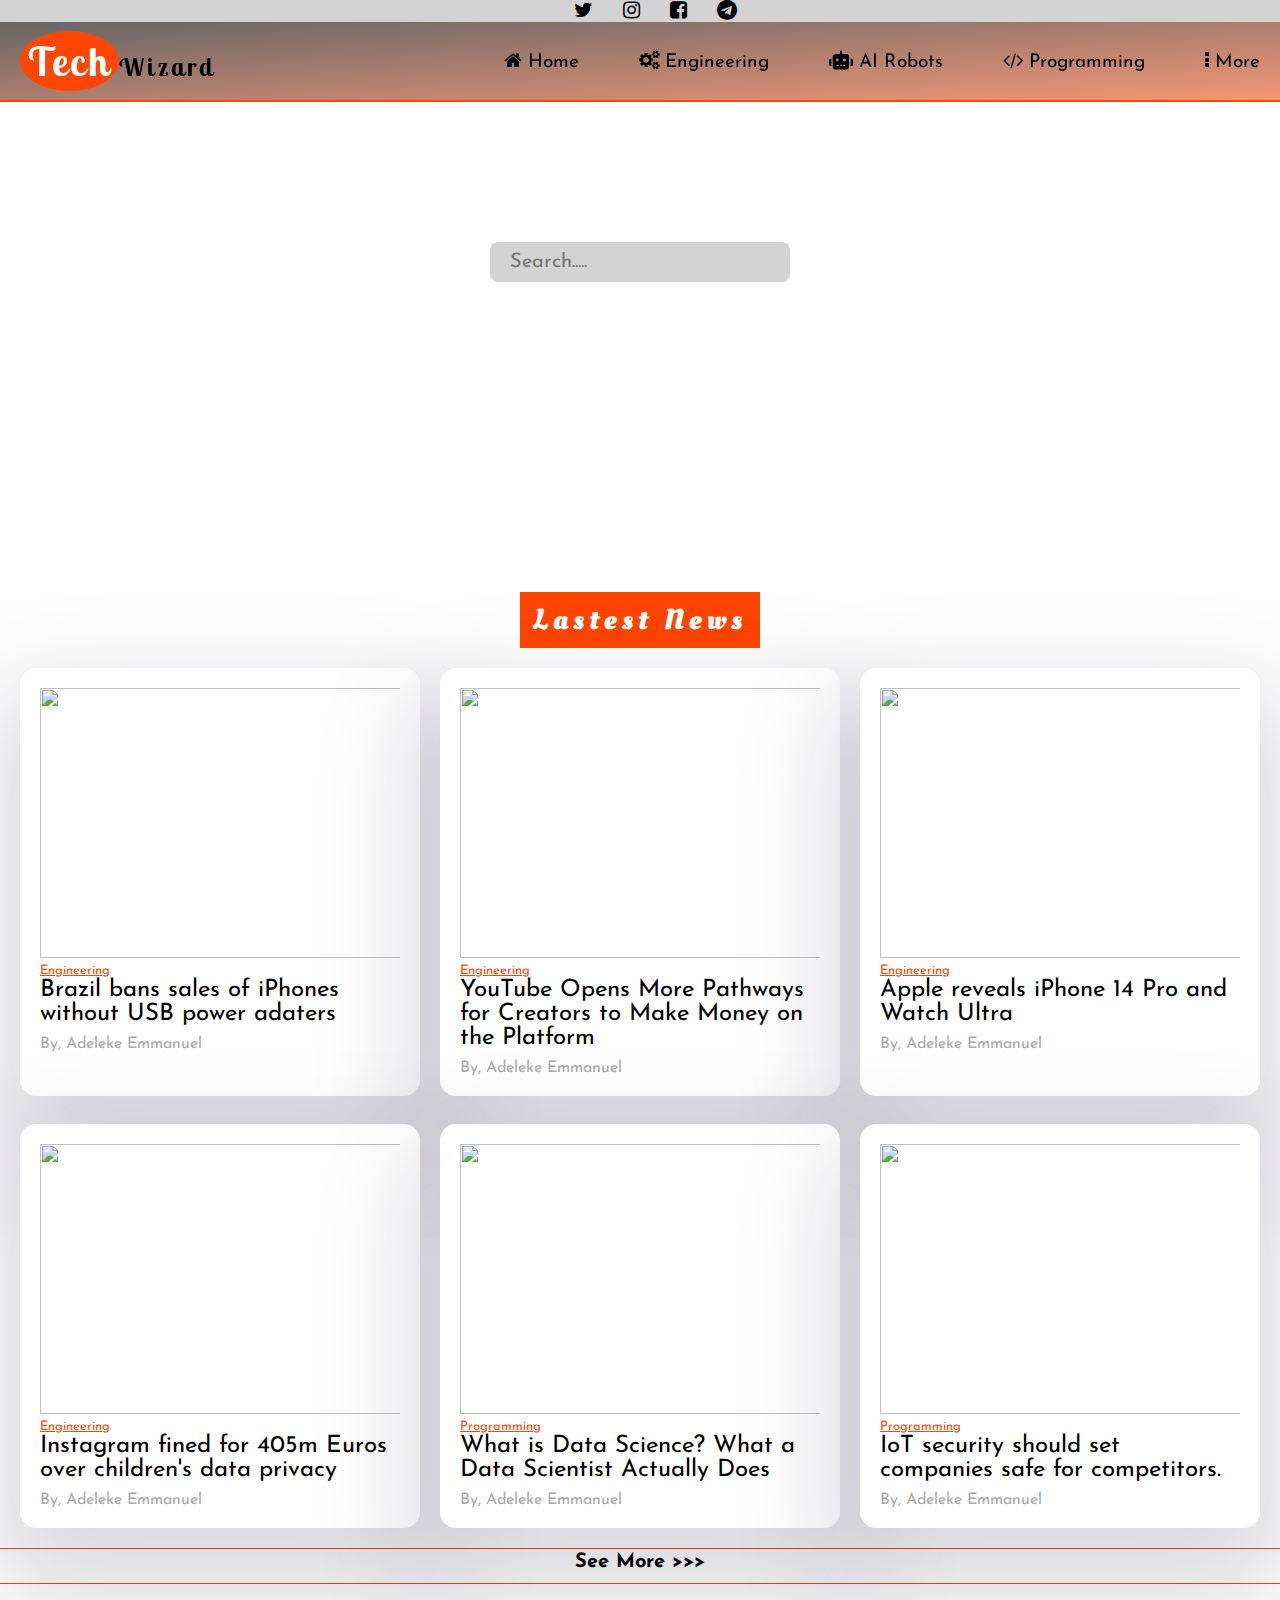
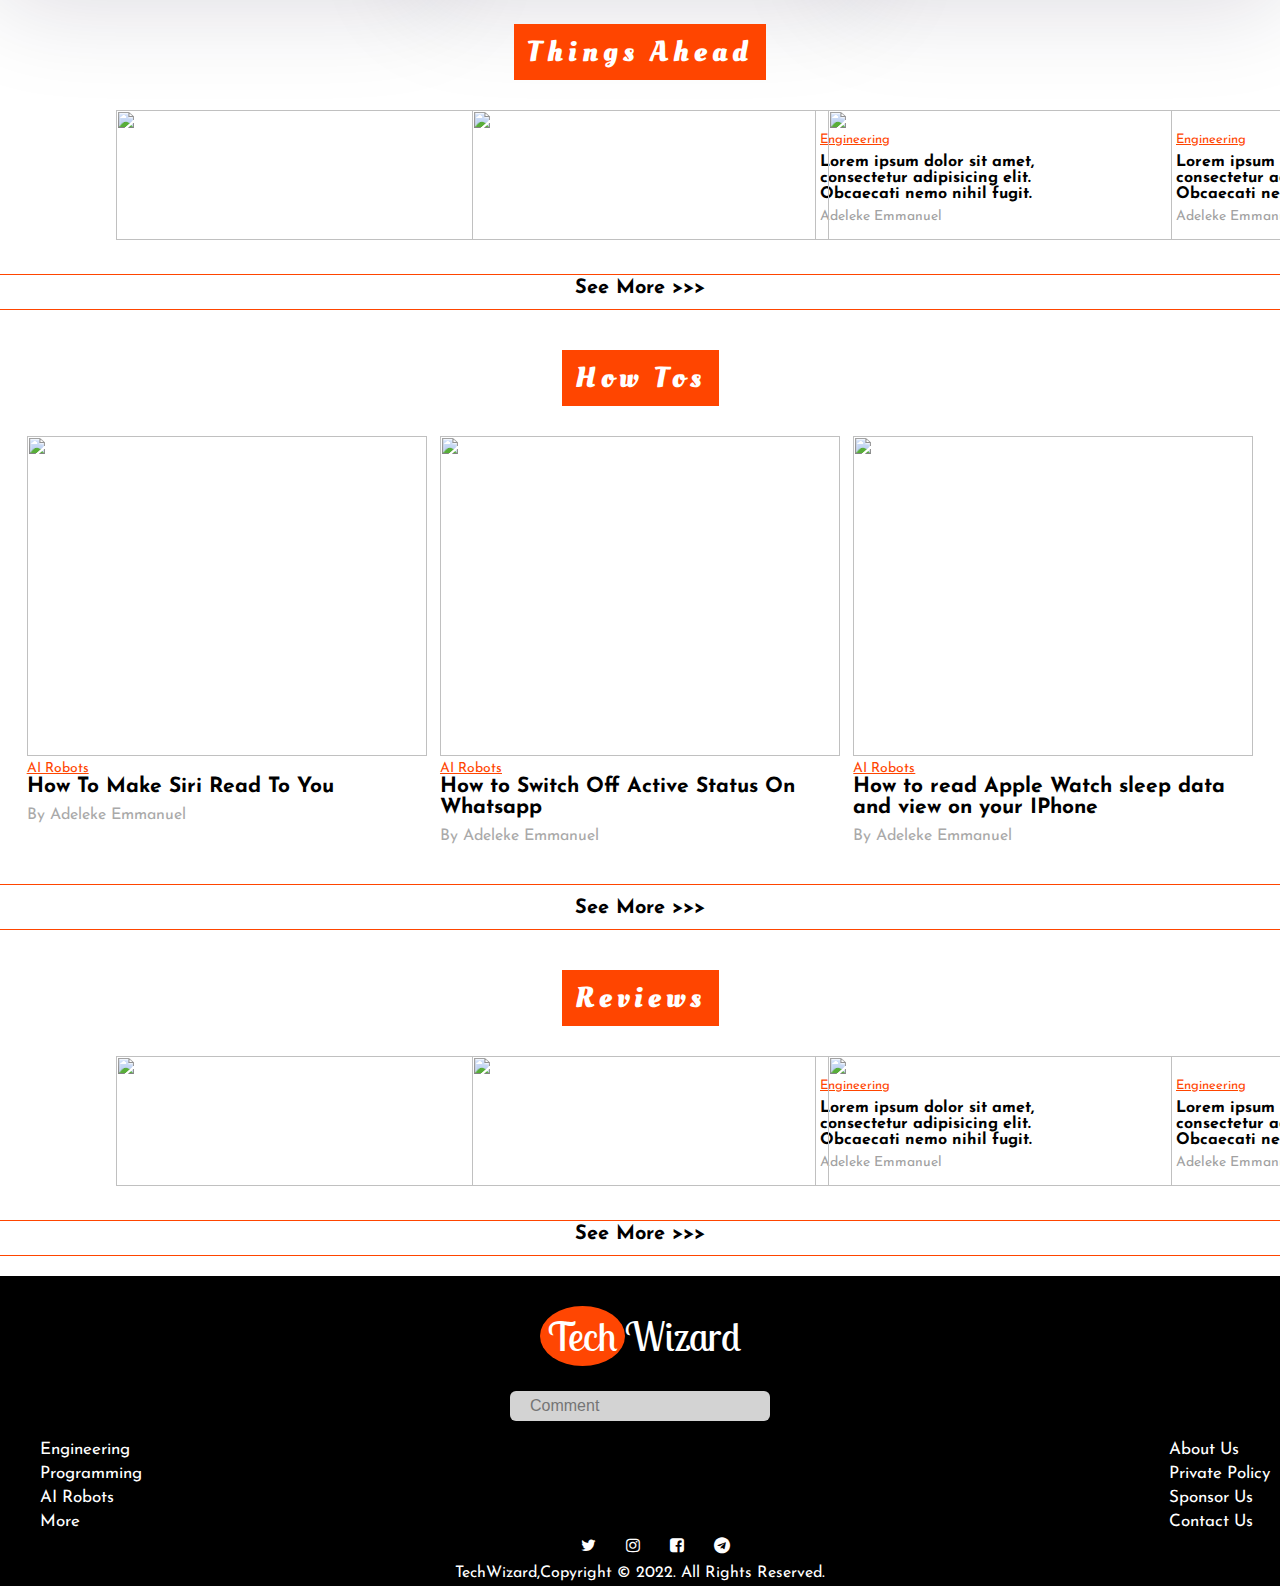
==== index.html @ 35a62959 "Nothing new" ====
<!DOCTYPE html>
<html lang="en-uk">
<head>
    <meta charset="UTF-8">
    <meta http-equiv="X-UA-Compatible" content="IE=edge">
    <meta name="viewport" content="width=device-width, initial-scale=1.0">
    <title>TechWizard</title>
    <link rel="stylesheet" href="main.css">
     <link rel="stylesheet" href="https://cdnjs.cloudflare.com/ajax/libs/font-awesome/6.2.0/css/all.min.css">

     <link rel="stylesheet" href="https://cdnjs.cloudflare.com/ajax/libs/font-awesome/4.7.0/css/font-awesome.min.css">


     <link rel="preconnect" href="https://fonts.googleapis.com">
<link rel="preconnect" href="https://fonts.gstatic.com" crossorigin>
<link href="https://fonts.googleapis.com/css2?family=Creepster&family=Josefin+Sans:ital@1&family=Lobster+Two:wght@700&family=Macondo&family=Oleo+Script:wght@700&family=PT+Sans+Narrow:wght@700&family=Special+Elite&display=swap" rel="stylesheet">






     <script src="script.js"></script>


</head>
<body>
           <!-- social media links -->

    <div class="social-media">
        <ul class="flexx">
           <li><a class="icons" href="#"><i class="fa fa-twitter" aria-hidden="true"></i></a></li>
           <li><a class="icons"  href="#"><i class="fa fa-instagram" aria-hidden="true"></i></i></a></li>
           <li><a class="icons"  href="https://web.facebook.com/emmanuel.ade.5249"><i class="fa fa-facebook-square" aria-hidden="true"></i></a></li>
           <li><a class="icons"  href="#"><i class="fa fa-telegram" aria-hidden="true"></i></a></li>
        </ul>
    </div>

    <!-- social media links end -->

    <!-- Header-container -->
    <div class="main-container">
        <div class="sub-container">
            <!-- header -->
            <div class="header"><a class="responsive" href="#"><span class="region">Tech</span>Wizard</a></div>
            <!-- header-end -->

            <!-- nav -->
          <nav>
            <!-- <span class="menubtn" onclick="openNav()">&#9776;</span> -->
             <div class="nav-links">

              <ul class="nav-items">


                <li><a class="nav-link" href="#"><i class="fa fa-home"></i><span class="rep">Home</span></a></li>
                


                <li><a class="nav-link" href="engineering.html"><i class="fa fa-cogs"></i><span class="rep">Engineering</span></a></li>


                <li><a class="nav-link" href="ai-robots.html"><i class="fa fa-robot"></i><span class="rep">AI Robots</span></a></li>


                <li><a class="nav-link" href="programming.html"><i class="fa fa-code"></i><span class="rep">Programming</span></a></li>

                <li><a class="nav-link" href="more.html"><i class="fa fa-ellipsis-v"></i><span class="rep">More</span></a></li>

              
              </ul>
             </div>
          </nav>
            <!-- nav-end -->

            <!-- responsive side navbar -->

            <!-- <div class="sideNav" id="sidenav">
              <a href="#" class="clodeBtn" onclick="closeNav()"> &#10006;</a>
              <a href="#"><i class="fa fa-home"></i>Home</a>
              <a href="engineering.html"><i class="fa fa-cogs"></i>Engineering</a>
              <a href="ai-robots.html"><i class="fa fa-robot"></i>AI Robots</a>
              <a href="programming.html"><i class="fa fa-code"></i>Programming</a>
              <a href="more.html"><i class="fa fa-ellipsis-v"></i>More</a>

             
            </div> -->

            


        </div>
    </div>

    <!-- header-container-end -->

    <!-- background-image -->

    <div class="search">

       <input class="search-bar" type="text" placeholder="Search....."> 

    </div>

    <!-- background-image-end -->

    <!-- latest-post-section -->

    <!-- latest -->

    <div class="latest-post-header">
          <button class="latest-header"><a class="latest-link" href="#">Lastest News</a></button>
    </div>

    <!-- latest-end -->

    <!-- latest-post -->
   

   <div class="wrapper-grid">
    
    

       <div class="container">
           <div class="banner-img"></div>
           <img src="images/tech-new11.jpg" class="profile-img" alt="">
           <p><a class="sub-description" href="#">Engineering</a></p>
           <p><a  class="description" href="articles/article1.html">Brazil bans sales of iPhones without USB power adaters</a></p>
           <p class="nameee">By, Adeleke Emmanuel</p>
        </div>









       <div class="container">
          <div class="banner-img"></div>
          <img src="images/tech-new15.jpg" class="profile-img" alt="">
          <p><a class="sub-description" href="#">Engineering</a></p>
          <p><a  class="description" href="#">YouTube Opens More Pathways for Creators to Make Money on the Platform</a></p>
          <p class="nameee">By, Adeleke Emmanuel</p>
        </div>








       <div class="container">
          <div class="banner-img"></div>
          <img src="images/tech-new9.jpg" class="profile-img" alt="">
          <p><a class="sub-description" href="#">Engineering</a></p>
          <p><a  class="description" href="#">Apple reveals iPhone 14 Pro and Watch Ultra</a></p>
          <p class="nameee">By, Adeleke Emmanuel</p>
       </div>











       <div class="container">
          <div class="banner-img"></div>
          <img src="images/tech6.jpg" class="profile-img" alt="">
          <p><a class="sub-description" href="#">Engineering</a></p>
          <p><a  class="description" href="#">Instagram fined for 405m Euros over children's data privacy</a></p>
          <p class="nameee">By, Adeleke Emmanuel</p>
       </div>











       <div class="container">
          <div class="banner-img"></div>
          <img src="images/tech-new16.jpg" class="profile-img" alt="">
          <p><a class="sub-description" href="programming.html">Programming</a></p>
          <p><a  class="description" href="#">What is Data Science? What a Data Scientist Actually Does</a></p>
          <p class="nameee">By, Adeleke Emmanuel</p>
       </div>










      <div class="container">
        <div class="banner-img"></div>
        <img src="images/tech-new8.jpg" class="profile-img" alt="">
        <p><a class="sub-description" href="programming.html">Programming</a></p>
        <p><a  class="description" href="#">IoT security should set companies safe for competitors.</a></p>
        <p class="nameee">By, Adeleke Emmanuel</p>
      </div>





    </div>



           <!-- latest-post-end -->

      <!-- see-more-section -->

    <div class="see-more-sec">
        <h2><a class="see-more" href="#">See More >>></a></h2>
    </div>

    <!-- see-more-section-end -->

    <!-- what are into topic -->
    <div class="latest-post-header">
        <button class="latest-header"><a class="latest-link" href="#">Things Ahead</a></button>
    </div>

    <!-- looking ahead-->

    <div class="looking-ahead-section">


       <div class="looking-ahead-1">
          <div class="img-ahead">
            <img class="imggg" src="images/tech-new2.jpg" alt="">
          </div>
          <div class="img-text-1">
            <a class="ahead-link" href="#">Engineering</a>
            <p class="textss"><a class="texxx" href="#"> Lorem ipsum dolor sit amet, consectetur adipisicing elit. Obcaecati nemo nihil fugit.</a> </p>
            <p class="aut-name">Adeleke Emmanuel</p>
          </div>
       </div>





       <div class="looking-ahead-1">
        <div class="img-ahead">
          <img class="imggg" src="images/tech-new5.jpg" alt="">
        </div>
        <div class="img-text-1">
          <a class="ahead-link" href="#">Engineering</a>
          <p class="textss"><a class="texxx" href="#"> Lorem ipsum dolor sit amet, consectetur adipisicing elit. Obcaecati nemo nihil fugit.</a> </p>
          <p class="aut-name">Adeleke Emmanuel</p>
        </div>
     </div>







     <div class="looking-ahead-1">
        <div class="img-ahead">
          <img class="imggg" src="images/tech-new7.jpg" alt="">
        </div>
        <div class="img-text-1">
          <a class="ahead-link" href="#">Engineering</a>
          <p class="textss"><a class="texxx" href="#"> Lorem ipsum dolor sit amet, consectetur adipisicing elit. Obcaecati nemo nihil fugit.</a> </p>
          <p class="aut-name">Adeleke Emmanuel</p>
        </div>
     </div>


    

   </div>

           
   <!-- this code is the same thing has see-more-how-to-end -->

   <div class="see-more-sec">
    <h2><a class="see-more" href="#">See More >>></a></h2>
 </div>

   



    <!-- what we are into end -->

    <div class="latest-post-header">
        <button class="latest-header"><a class="latest-link" href="#">How Tos</a></button>
    </div>

    <!-- How tos -->
        <div class="hows-tos-container">
            <div class="hows-tos-sub-con">

                <div class="how-to-group">
                    <img class="how-to-img" src="images/tech18.jpg" alt="">
                    <p><a class="blog-sectionn" href="#">AI Robots</a></p>
                    <p><a class="how-tos-topic" href="#">How To Make Siri Read To You</a></p>
                    <p class="nameee">By Adeleke Emmanuel</p>
                </div>







                <div class="how-to-group">
                    <img class="how-to-img" src="images/tech-new6.jpg" alt="">
                    <p><a class="blog-sectionn" href="#">AI Robots</a></p>                            
                    <p><a class="how-tos-topic" href="#">How to Switch Off Active Status On Whatsapp</a></p>
                    <p class="nameee">By Adeleke Emmanuel</p>
                </div>





                     


                <div class="how-to-group">
                    <img class="how-to-img" src="images/tech-new13.jpg" alt="">
                    <p><a class="blog-sectionn" href="#">AI Robots</a></p>
                    <p><a class="how-tos-topic" href="#">How to read Apple Watch sleep data and view on your IPhone</a></p>
                    <p class="nameee">By Adeleke Emmanuel</p>
                </div>


            </div>
        </div>

         <!-- how-tos-end -->

         <!-- see-more -->

         <div class="see-more-sec">
            <h2><a class="see-more" href="#">See More >>></a></h2>
         </div>
        <!-- see-more-end -->

        <!-- about-the author -->

        
        <div class="latest-post-header">
            <button class="latest-header"><a class="latest-link" href="#">Reviews</a></button>
        </div>


        <!-- about-the-author-end -->
    

        <div class="reviews-section">


            <div class="reviews-1">
               <div class="img-ahead">
                 <img class="imggg" src="images/tech-new2.jpg" alt="">
               </div>
               <div class="review-text-1">
                 <a class="ahead-link" href="#">Engineering</a>
                 <p class="textss"><a class="texxx" href="#"> Lorem ipsum dolor sit amet, consectetur adipisicing elit. Obcaecati nemo nihil fugit.</a> </p>
                 <p class="aut-name">Adeleke Emmanuel</p>
               </div>
            </div>
     
     
     
     
     
            <div class="looking-ahead-1">
             <div class="img-ahead">
               <img class="imggg" src="images/tech-new5.jpg" alt="">
             </div>
             <div class="img-text-1">
               <a class="ahead-link" href="#">Engineering</a>
               <p class="textss"><a class="texxx" href="#"> Lorem ipsum dolor sit amet, consectetur adipisicing elit. Obcaecati nemo nihil fugit.</a> </p>
               <p class="aut-name">Adeleke Emmanuel</p>
             </div>
          </div>
     
     
     
     
     
     
     
          <div class="looking-ahead-1">
             <div class="img-ahead">
               <img class="imggg" src="images/tech-new7.jpg" alt="">
             </div>
             <div class="img-text-1">
               <a class="ahead-link" href="#">Engineering</a>
               <p class="textss"><a class="texxx" href="#"> Lorem ipsum dolor sit amet, consectetur adipisicing elit. Obcaecati nemo nihil fugit.</a> </p>
               <p class="aut-name">Adeleke Emmanuel</p>
             </div>
          </div>



         
     
        </div>
     
                
        <!-- this code is the same thing has see-more-how-to-end -->
     
        <div class="see-more-sec">
         <h2><a class="see-more" href="#">See More >>></a></h2>
      </div>


      <!-- Login Form -->

   
   

         <!-- about-the-end -->

         <!-- footer -->

         <footer class="footer">
            <div class="footer-head">
                <a class="respond" href="#"><span class="region">Tech</span>Wizard</a>
            </div>

            <div class="comment">
                <input class="commentt" type="text" placeholder="Comment">
            </div>


           <div class="quick-links-container">

           

            <ul class="quick-links">
                <li class="li"><a class="q-links" href="#">Engineering</a></li>
                <li  class="li"><a class="q-links"  href="#">Programming</a></li>
                <li  class="li"><a class="q-links"  href="#">AI Robots</a></li>
                <li class="li"><a class="q-links"  href="#">More</a></li>
            </ul>

            <ul>
                <li class="li"><a class="q-links"  href="#">About Us</a></li>
                <li class="li"><a class="q-links"  href="#">Private Policy</a></li>
                <li class="li"><a class="q-links" href="#">Sponsor Us</a></li>
                <li class="li"><a class="q-links" href="#">Contact Us</a></li>
            </ul>

          </div>



          <div class="media">
            <ul class="flexx">
               <li><a class="icon" href="#"><i class="fa fa-twitter" aria-hidden="true"></i></a></li>
               <li><a class="icon"  href="#"><i class="fa fa-instagram" aria-hidden="true"></i></i></a></li>
               <li><a class="icon"  href="#"><i class="fa fa-facebook-square" aria-hidden="true"></i></a></li>
               <li><a class="icon"  href="#"><i class="fa fa-telegram" aria-hidden="true"></i></a></li>
            </ul>
        </div>

        <div class="copyright">
            <p class="copy-text">TechWizard,Copyright &copy; 2022. All Rights Reserved.</p>
        </div>
           
         </footer>






























        
        






























   
  
    
</body>
</html>
---- main.css ----
*{
    padding: 0;
    margin: 0;
    box-sizing: border-box;
   
}

body{
    font-family: 'Josefin Sans', sans-serif;
}


.social-media{
    background-color: lightgrey;
}

.flexx{
    justify-content: center;
    display: flex;
    
}

.icons{
    font-size: 20px;
    color: black;

}


/* header-contaner */

.main-container{
    position: sticky;
    top: 0;

    /* background-color: rgba(224, 224, 224, 0.6); */
    background-image:linear-gradient(to bottom right,rgba(0, 0, 0,0.6),rgb(243, 151, 118)) ;
    color: #000;
    height: 80px;
    border-bottom: 2px solid orangered;
    
}

.sub-container{
    max-width: 1440px;
    margin:auto;
    padding-left:20px ;
    padding-right:20px ;

}

.main-container .sub-container{
    display: flex;
    justify-content: space-between;
    align-items: center;
    height: 100%;
}

/* header */

.header{
    font-family: 'Lobster Two', cursive;
}

.responsive{
    text-decoration: none;
    font-size: 25px;
    font-weight: bold;
    color: black;
    letter-spacing: 3px;
}

.region{
    background-color: rgb(255, 70, 2);
    color: white;
    font-size: 40px;
    padding: 5px 8px;
    border-radius: 50%;
}

/* header-end */

/* nav */
.nav-items{
    display: flex;
    justify-content: space-around;
}

li{
    list-style: none;
   margin-left: 30px;
}

.nav-link{
    text-decoration: none;
    color: #000;
    font-size: 19px;
    margin-left: 30px;
    
}
.nav-link:hover{
    text-decoration: underline 3px solid rgb(255, 69, 0);
    font-weight: bold;
    
    letter-spacing: 2px;
}

.rep{
   margin-left: 6px;
}

/* nav-end */


/*  */

.menubtn{
    color: black;
    font-size: 30px;
    font-weight: bolder;
    cursor: pointer;
    display: none;
}



/* responsive navbar css*/

@media screen and (max-width:800px) {
    .menubtn{
        display: flex;
        
    }

    nav .nav-links{
        display: none;
    }

    .sideNav{
        display: block !important ;
        
    }
}


.sideNav{
    height: 100%;
    position: fixed;
    top: 0;
    right: 0%;
    background-color: rgb(41, 41, 41);
    overflow-x: hidden;
    transition: 0.3 ease-in;
    padding-top: 60px;
    display: none;
}

.sideNav a{
    padding: 8px 8px ;
    display: block;
    font-size: 25px;
    color: rgb(218, 218, 218);
    transition: 0.3s;
    text-decoration: none;
    text-align: center;
    padding-top: 20px;
    padding-bottom: 20px;
    border-bottom: 1px solid orangered;
}

.sideNav a i{
    margin-right: 7px;
}

.sideNav a:hover{
    color:#fff ;
    letter-spacing: 2px;
}

.sideNav .clodeBtn{
    position: absolute;
    top: 10px;
    right: 25px;
    font-size: 20px;
    margin-left: 50px;
}




 


/* background-image */

.search{
    background-image: url(images/tech22.jpg);
    background-repeat: no-repeat;
    background-size: cover;
   text-align: center;
   height: 50vh;
   
}

.search-bar{
    background-color: lightgrey;
    font-size: 20px;
    width: 300px;
    height: 40px;
    border: none;
    border-radius: 8px;
    padding-left: 20px;
    padding-right: 20px;
    margin-top: 140px;
    font-family: 'Josefin Sans', sans-serif;
}

/* background-image-end */

/* latest-post-section */

 /* latest */
.latest-post-header{
    text-align: center;
    margin-top: 40px;
    
}

.latest-header{
    font-size: 29px;
    font-weight: bold;
    border: none;
    background-color: orangered;
    padding: 8px 13px;
    letter-spacing: 5px;
    transition: 1.2s ease;
    font-family: 'Oleo Script', cursive;
}

.latest-header:hover{
    letter-spacing: 2px;
}

.latest-link{
    text-decoration: none;
    color: white;
}
 

/* latest-end */

/* latest-post */



.wrapper-grid{
    max-width: 1440px;
   /* margin: 10px auto;   */
    padding:20px 10px;
    display: grid;
    grid-template-columns: repeat(auto-fit, 25rem);
    row-gap: 28px;
    column-gap: 20px;
    justify-content: center; 
     
    border-bottom: 1px solid orangered;
}

@media screen and (max-width:600px) {
    .wrapper-grid{
        grid-template-columns: repeat(auto-fit,19rem);
        align-items: center;
    }
} 


.container{
    overflow: hidden;
    box-shadow: rgba(17, 12, 46, 0.15) 0px 48px 100px 29px;
     background-color: white;
    
    /* text-align: center; */
    justify-content: center;
    border-radius: 1rem;
    padding: 20px;
    /* background-color: var(--clr-primary); */
   
}

.profile-img{
    width: 670px;
    height: 270px;
    max-width: 100%;
} 


.description{
   color: black;
   text-decoration: none;
   font-size: 24px;
   
    
}

.description:hover{
         text-decoration: underline 2px solid orangered;
         letter-spacing: 2px;
}


.sub-description{
    font-size: 13px;
   color: orangered;
}




.nameee{
    padding-top: 10px;
    font-size: 16px;
    color: darkgrey;
}

/* latest-post-end */

/* see-more-section */

.see-more-sec{
    text-align: center;
    border-bottom: 1px solid orangered;
    padding-bottom: 10px;
}

.see-more{
    text-decoration: none;
    font-size: 20px;
    
    color: black;
}

/* /* see-more-section-end */

/* things ahead section */

 
.looking-ahead-section{
    max-width: 1440px;
    margin: 0 auto;
    padding: 30px 20px;
    display: grid;
    grid-template-columns: repeat(auto-fit,21rem);
    column-gap: 20px;
    row-gap: 20px;
    justify-content: center;
    border-bottom: 1px solid orangered;
}

.looking-ahead-1{
    display: flex;
    align-items: center;
   
}

.imggg{
    max-width: 100%;
    width: 800px;
    height: 130px; 
}

.img-text-1{
    margin-left: 4px;
}

.ahead-link{
    color: orangered;
    font-size: 13px;
    
}

.textss{
    margin: 7px 0;
    width: 220px;
}

.texxx{
    font-size: 16px;
    font-weight: bold;
    text-decoration: none;
    color: #000;
}

.texts:hover{
     text-decoration: 1px solid orangered;
}

.aut-name{
    color: #a1a1a1;
    font-size: 14px;
}








/*  what we are into end */


/* how tos */

.hows-tos-container{
    max-width: 1440px;
    margin: 10px auto;
    padding: 20px;
    border-bottom: 1px solid orangered;
}

.hows-tos-sub-con{

    display: flex;
    justify-content:space-around;
    flex-wrap: wrap;
    row-gap: 30px;
    padding-bottom: 20px;
    
}

.how-to-group{
   width: 400px;
}

.how-to-img{
    width: 400px;
    height: 320px;
    max-width: 100%;
}

.blog-sectionn{
    color: orangered;
    font-size: 14px;
}

.how-tos-topic{
    text-decoration: none;
    color: black;
    font-size: 21px;
    font-weight: bold;
}

.my-name{
    color: rgb(95, 95, 95);
}

/* how-tos-end */

/* author */

.reviews-section{
    max-width: 1680px;
    margin: 0 auto;
    padding: 30px 10px;
    display: grid;
    grid-template-columns: repeat(auto-fit,21rem);
    column-gap: 20px;
    row-gap: 20px;
    justify-content: center;
    border-bottom: 1px solid orangered;
}

.reviews-1{
    display: flex;
    align-items: center;
   
}

.imggg{
    max-width: 100%;
    width: 700px;
    height: 130px;
}

.review-text-1{
    margin-left: 4px;
}

.ahead-link{
    color: orangered;
    font-size: 13px;
}

.textss{
    margin: 7px 0;
    width: 220px;
}

.texxx{
    font-size: 16px;
    font-weight: bold;
    text-decoration: none;
    color: #000;
}

.aut-name{
    color: #a1a1a1;
    font-size: 14px;
}













/* Login-Form */































































































/* author end */

/* footer */



.footer{
    background-color: black;
    max-width: 1440px;
    /* margin: auto; */
     padding: 5px 10px; 
     margin-top: 20px;
   
}

.footer-head{
   padding-top: 30px;
   font-family: 'Lobster Two', cursive;
}


.respond{
    font-size: 40px;
    color: white;
    text-decoration: none;
   transition: 1s;
}

.respond:hover{
    letter-spacing: 4px;
}

.footer-head{
    text-align: center;
    
}

.comment{
    text-align: center;
    margin-top: 30px;
}

.comment:hover{
    letter-spacing: 10px;
}

.commentt{
    border: none;
    width: 260px;
    height: 30px;
    background-color: lightgray;
    color: black;
    font-size: 16px;
    padding-left: 20px;
    border-radius: 6px;
}


.quick-links-container{
    display: flex;
    justify-content: space-between;
    margin-top: 20px;
}

.q-links{
    text-decoration: none;
    color: white;
    font-size: 17px;
    transition: 1s;
}

.q-links:hover{
    letter-spacing: 2px;
}

.li{
    margin-bottom: 7px;
}

.icon{
    color: white;
}

.copyright{
    text-align: center;
    margin-top: 10px;
}

.copy-text{
    font-size: 16px;
    color: white;
    /* font-weight: bold; */
}
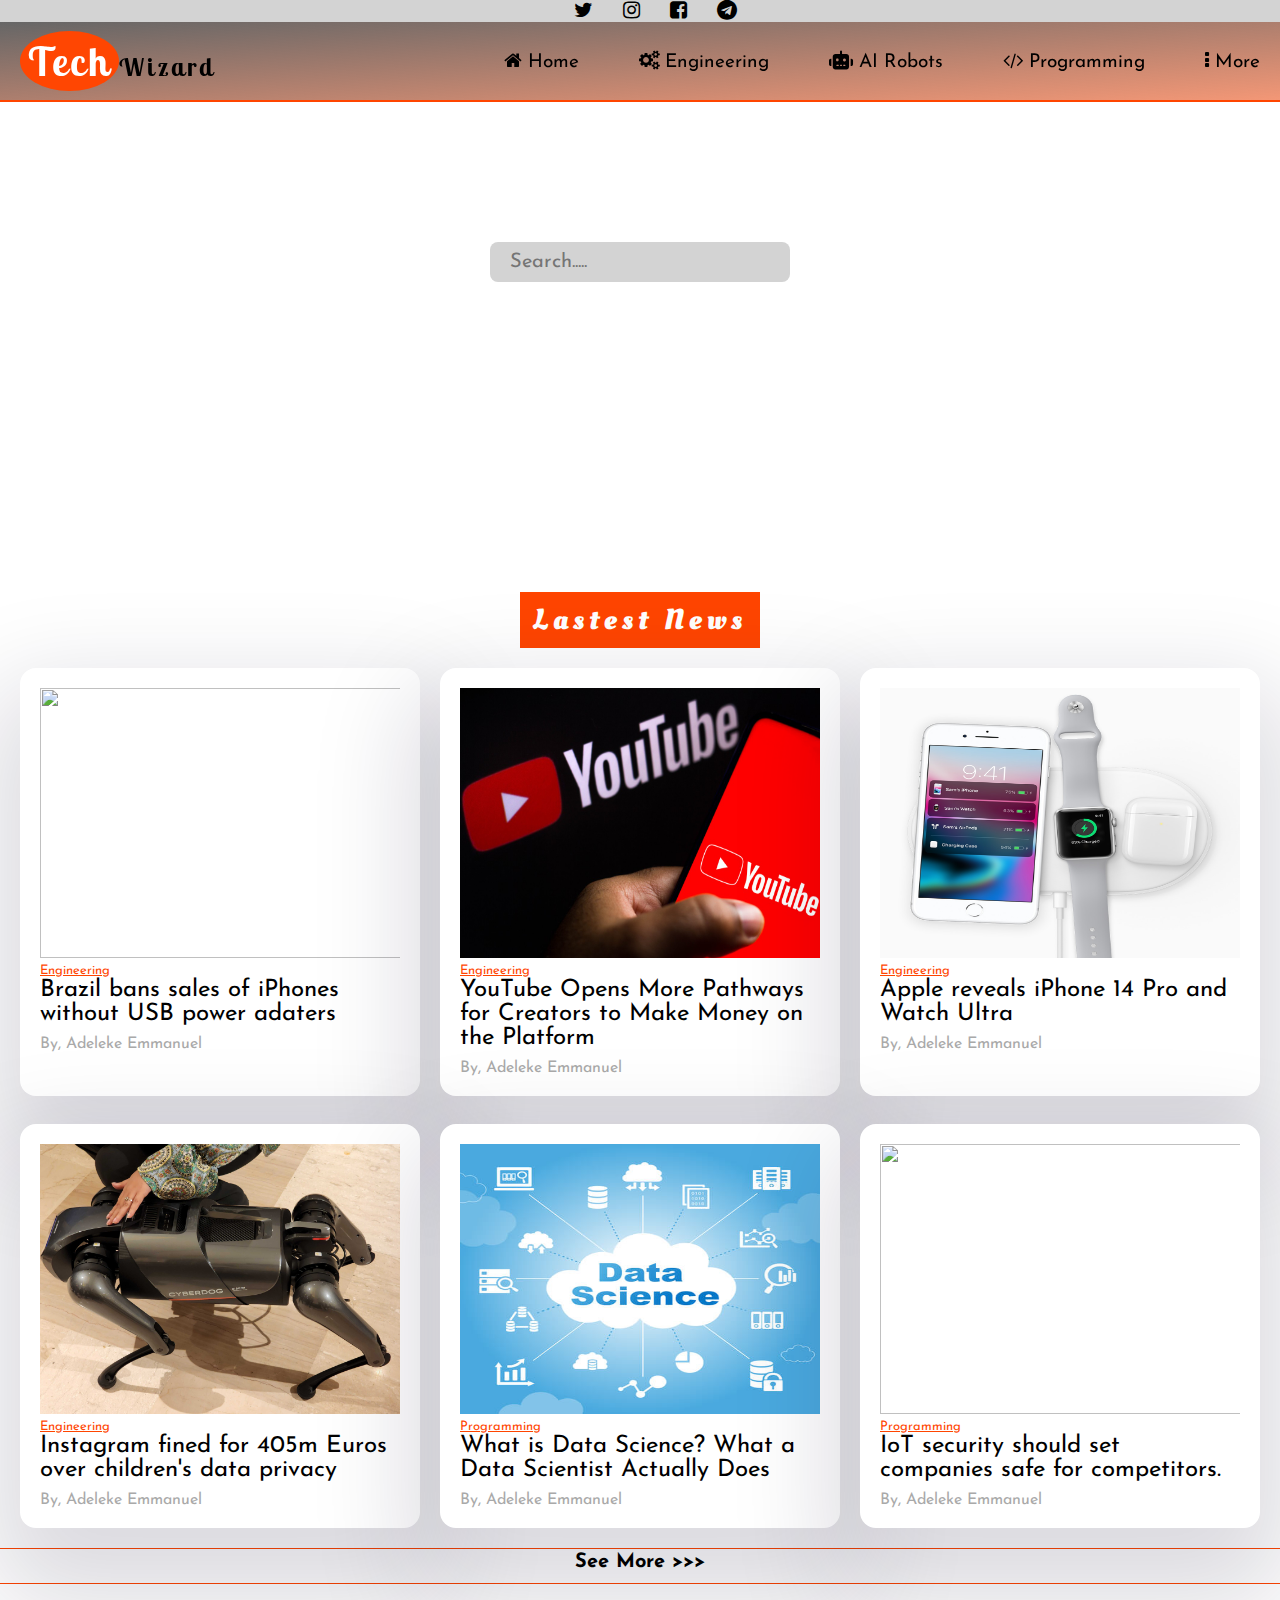
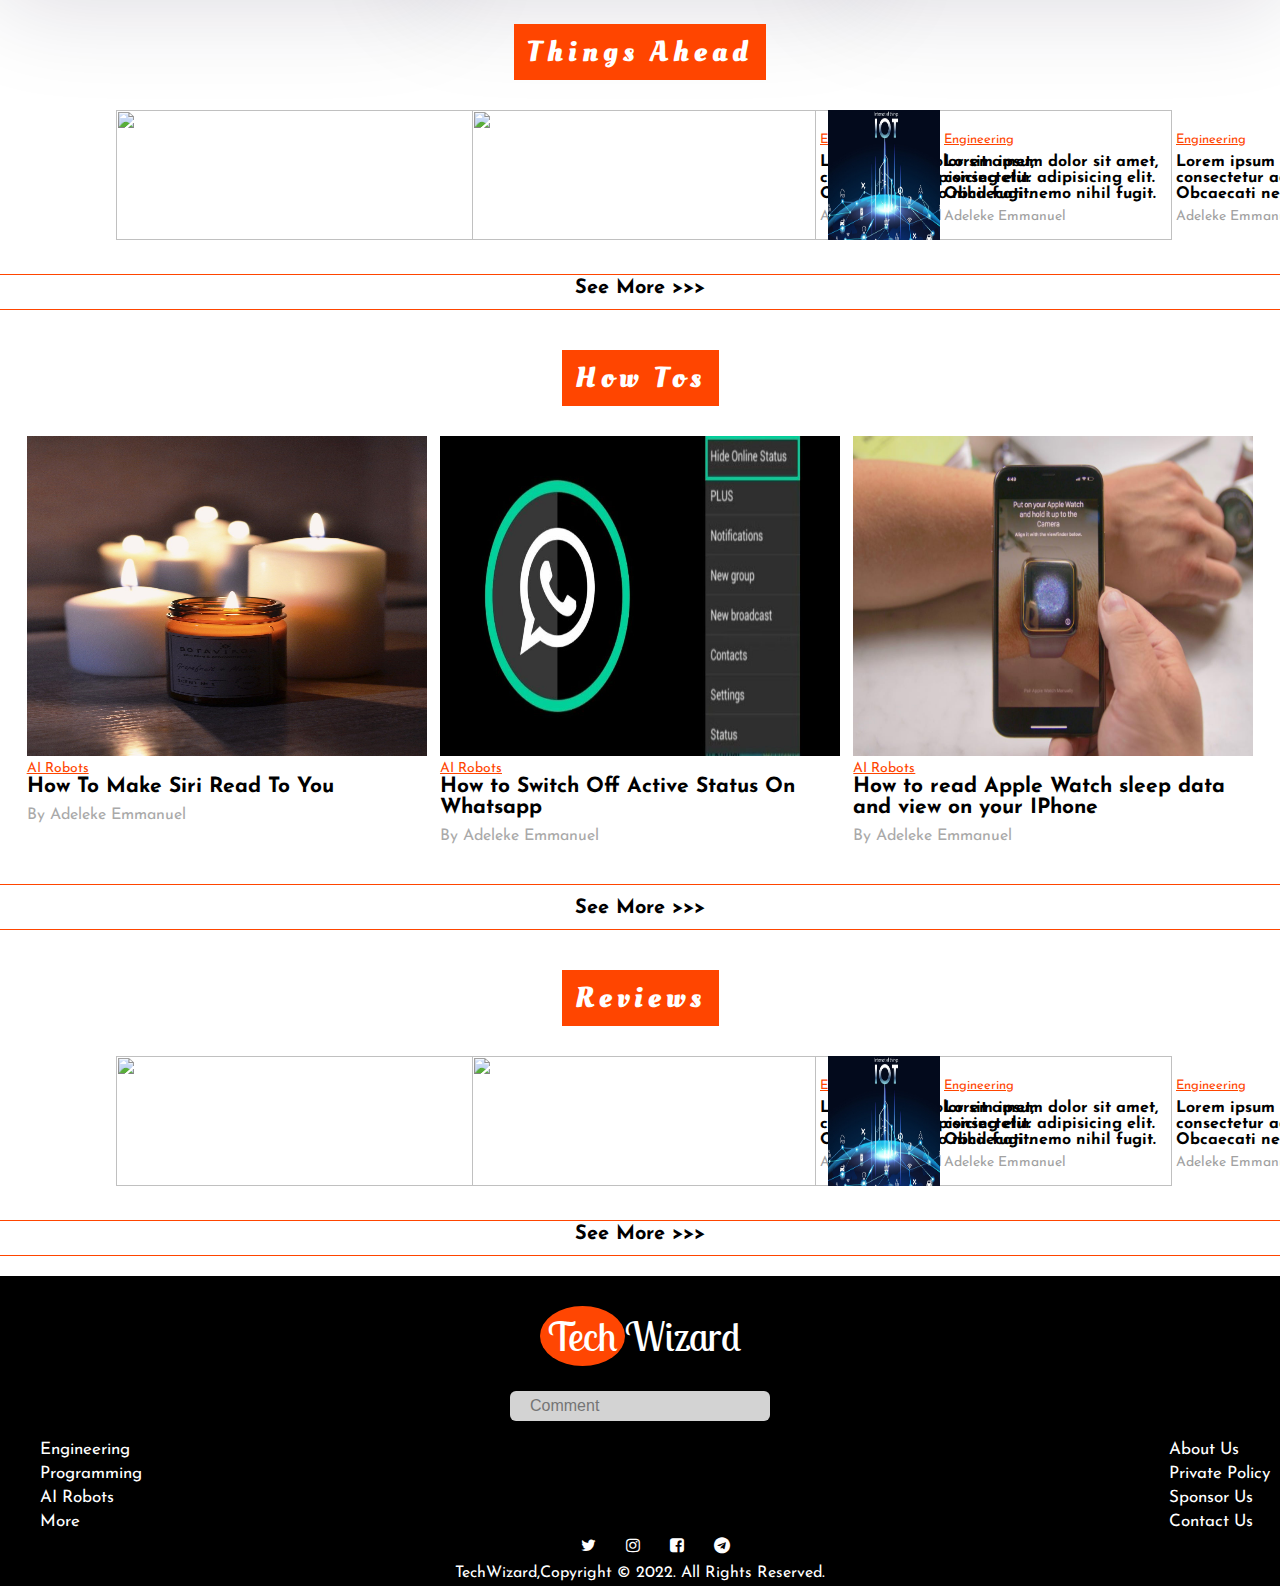
==== commit 6a67b42a: "Update index.html" ====
--- a/index.html
+++ b/index.html
@@ -123,7 +123,7 @@
 
        <div class="container">
            <div class="banner-img"></div>
-           <img src="images/tech-new11.jpg" class="profile-img" alt="">
+           <img src="tech-new11.jpg" class="profile-img" alt="">
            <p><a class="sub-description" href="#">Engineering</a></p>
            <p><a  class="description" href="articles/article1.html">Brazil bans sales of iPhones without USB power adaters</a></p>
            <p class="nameee">By, Adeleke Emmanuel</p>
@@ -139,7 +139,7 @@
 
        <div class="container">
           <div class="banner-img"></div>
-          <img src="images/tech-new15.jpg" class="profile-img" alt="">
+          <img src="tech-new15.jpg" class="profile-img" alt="">
           <p><a class="sub-description" href="#">Engineering</a></p>
           <p><a  class="description" href="#">YouTube Opens More Pathways for Creators to Make Money on the Platform</a></p>
           <p class="nameee">By, Adeleke Emmanuel</p>
@@ -154,7 +154,7 @@
 
        <div class="container">
           <div class="banner-img"></div>
-          <img src="images/tech-new9.jpg" class="profile-img" alt="">
+          <img src="tech-new9.jpg" class="profile-img" alt="">
           <p><a class="sub-description" href="#">Engineering</a></p>
           <p><a  class="description" href="#">Apple reveals iPhone 14 Pro and Watch Ultra</a></p>
           <p class="nameee">By, Adeleke Emmanuel</p>
@@ -172,7 +172,7 @@
 
        <div class="container">
           <div class="banner-img"></div>
-          <img src="images/tech6.jpg" class="profile-img" alt="">
+          <img src="tech6.jpg" class="profile-img" alt="">
           <p><a class="sub-description" href="#">Engineering</a></p>
           <p><a  class="description" href="#">Instagram fined for 405m Euros over children's data privacy</a></p>
           <p class="nameee">By, Adeleke Emmanuel</p>
@@ -190,7 +190,7 @@
 
        <div class="container">
           <div class="banner-img"></div>
-          <img src="images/tech-new16.jpg" class="profile-img" alt="">
+          <img src="tech-new16.jpg" class="profile-img" alt="">
           <p><a class="sub-description" href="programming.html">Programming</a></p>
           <p><a  class="description" href="#">What is Data Science? What a Data Scientist Actually Does</a></p>
           <p class="nameee">By, Adeleke Emmanuel</p>
@@ -207,7 +207,7 @@
 
       <div class="container">
         <div class="banner-img"></div>
-        <img src="images/tech-new8.jpg" class="profile-img" alt="">
+        <img src="tech-new8.jpg" class="profile-img" alt="">
         <p><a class="sub-description" href="programming.html">Programming</a></p>
         <p><a  class="description" href="#">IoT security should set companies safe for competitors.</a></p>
         <p class="nameee">By, Adeleke Emmanuel</p>
@@ -243,7 +243,7 @@
 
        <div class="looking-ahead-1">
           <div class="img-ahead">
-            <img class="imggg" src="images/tech-new2.jpg" alt="">
+            <img class="imggg" src="tech-new2.jpg" alt="">
           </div>
           <div class="img-text-1">
             <a class="ahead-link" href="#">Engineering</a>
@@ -258,7 +258,7 @@
 
        <div class="looking-ahead-1">
         <div class="img-ahead">
-          <img class="imggg" src="images/tech-new5.jpg" alt="">
+          <img class="imggg" src="tech-new5.jpg" alt="">
         </div>
         <div class="img-text-1">
           <a class="ahead-link" href="#">Engineering</a>
@@ -275,7 +275,7 @@
 
      <div class="looking-ahead-1">
         <div class="img-ahead">
-          <img class="imggg" src="images/tech-new7.jpg" alt="">
+          <img class="imggg" src="tech-new7.jpg" alt="">
         </div>
         <div class="img-text-1">
           <a class="ahead-link" href="#">Engineering</a>
@@ -311,7 +311,7 @@
             <div class="hows-tos-sub-con">
 
                 <div class="how-to-group">
-                    <img class="how-to-img" src="images/tech18.jpg" alt="">
+                    <img class="how-to-img" src="tech18.jpg" alt="">
                     <p><a class="blog-sectionn" href="#">AI Robots</a></p>
                     <p><a class="how-tos-topic" href="#">How To Make Siri Read To You</a></p>
                     <p class="nameee">By Adeleke Emmanuel</p>
@@ -324,7 +324,7 @@
 
 
                 <div class="how-to-group">
-                    <img class="how-to-img" src="images/tech-new6.jpg" alt="">
+                    <img class="how-to-img" src="tech-new6.jpg" alt="">
                     <p><a class="blog-sectionn" href="#">AI Robots</a></p>                            
                     <p><a class="how-tos-topic" href="#">How to Switch Off Active Status On Whatsapp</a></p>
                     <p class="nameee">By Adeleke Emmanuel</p>
@@ -338,7 +338,7 @@
 
 
                 <div class="how-to-group">
-                    <img class="how-to-img" src="images/tech-new13.jpg" alt="">
+                    <img class="how-to-img" src="tech-new13.jpg" alt="">
                     <p><a class="blog-sectionn" href="#">AI Robots</a></p>
                     <p><a class="how-tos-topic" href="#">How to read Apple Watch sleep data and view on your IPhone</a></p>
                     <p class="nameee">By Adeleke Emmanuel</p>
@@ -373,7 +373,7 @@
 
             <div class="reviews-1">
                <div class="img-ahead">
-                 <img class="imggg" src="images/tech-new2.jpg" alt="">
+                 <img class="imggg" src="tech-new2.jpg" alt="">
                </div>
                <div class="review-text-1">
                  <a class="ahead-link" href="#">Engineering</a>
@@ -388,7 +388,7 @@
      
             <div class="looking-ahead-1">
              <div class="img-ahead">
-               <img class="imggg" src="images/tech-new5.jpg" alt="">
+               <img class="imggg" src="tech-new5.jpg" alt="">
              </div>
              <div class="img-text-1">
                <a class="ahead-link" href="#">Engineering</a>
@@ -405,7 +405,7 @@
      
           <div class="looking-ahead-1">
              <div class="img-ahead">
-               <img class="imggg" src="images/tech-new7.jpg" alt="">
+               <img class="imggg" src="tech-new7.jpg" alt="">
              </div>
              <div class="img-text-1">
                <a class="ahead-link" href="#">Engineering</a>
@@ -549,4 +549,4 @@
   
     
 </body>
-</html>+</html>
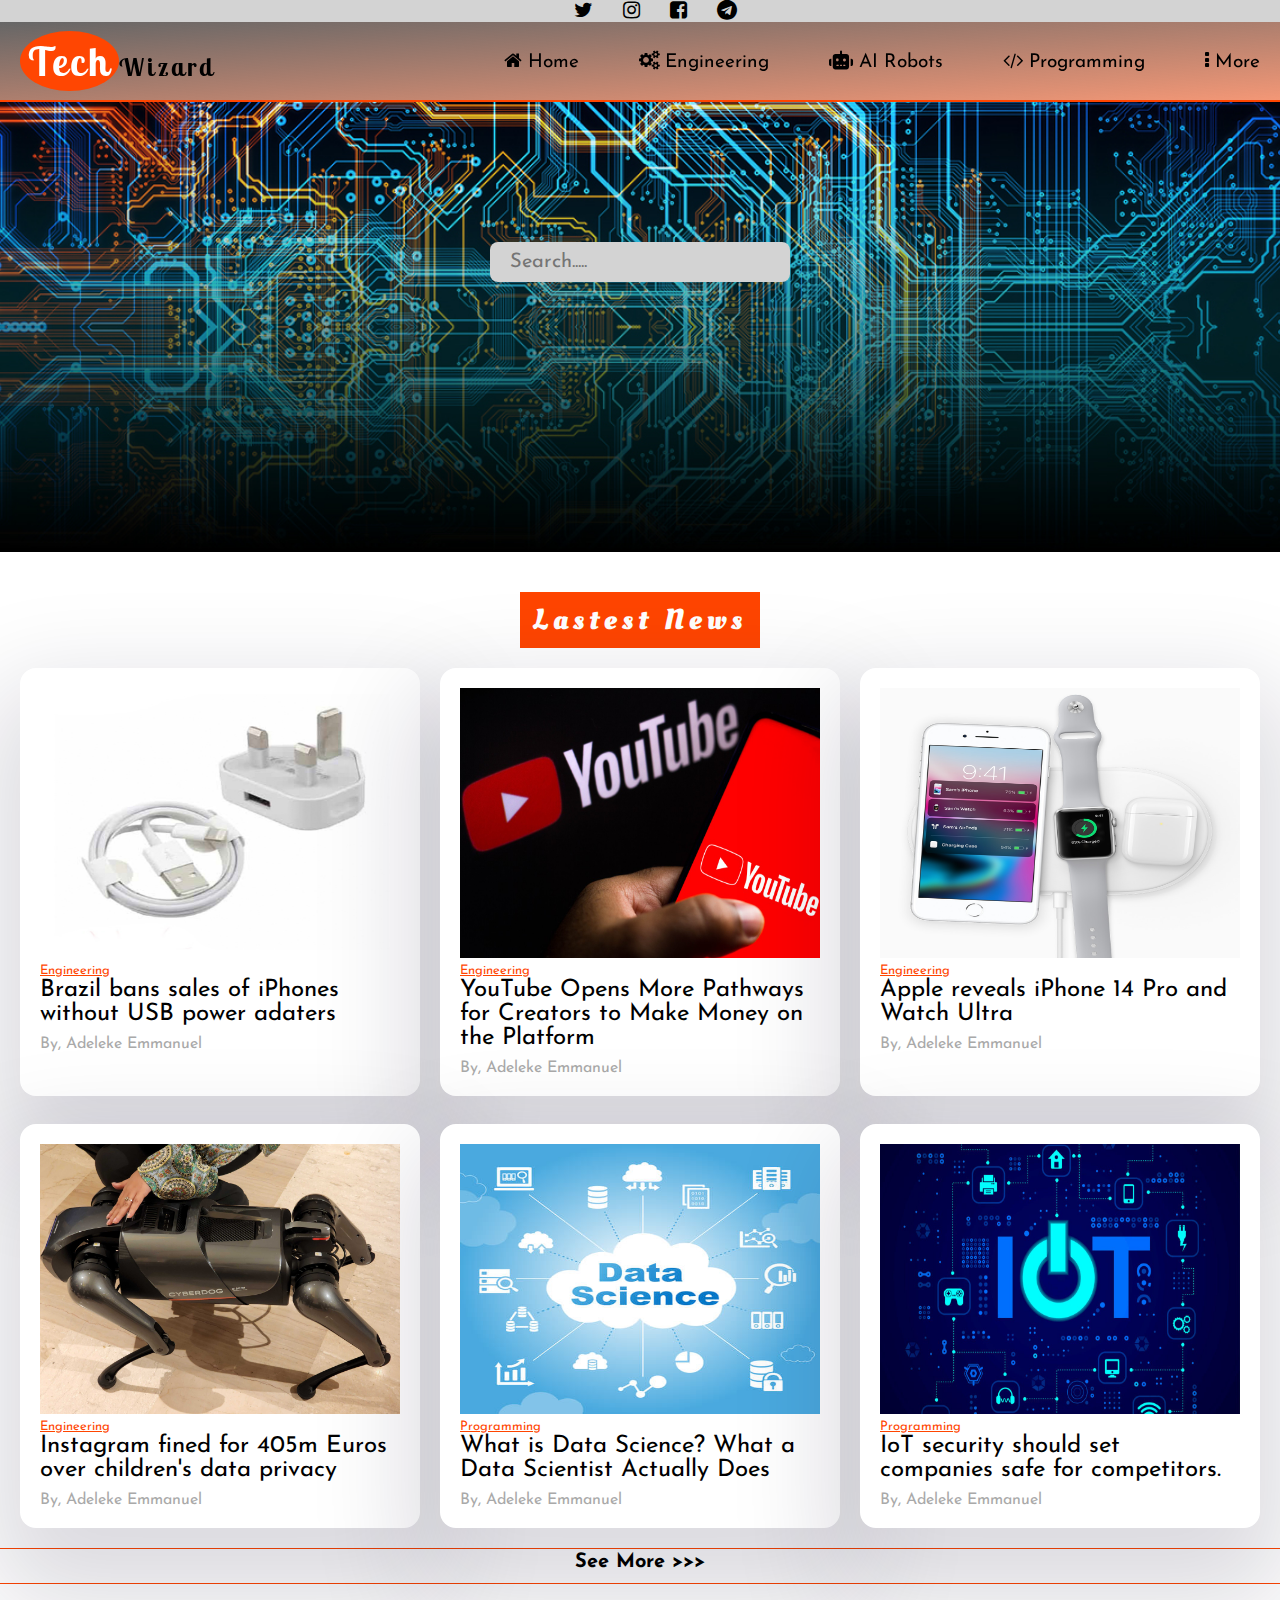
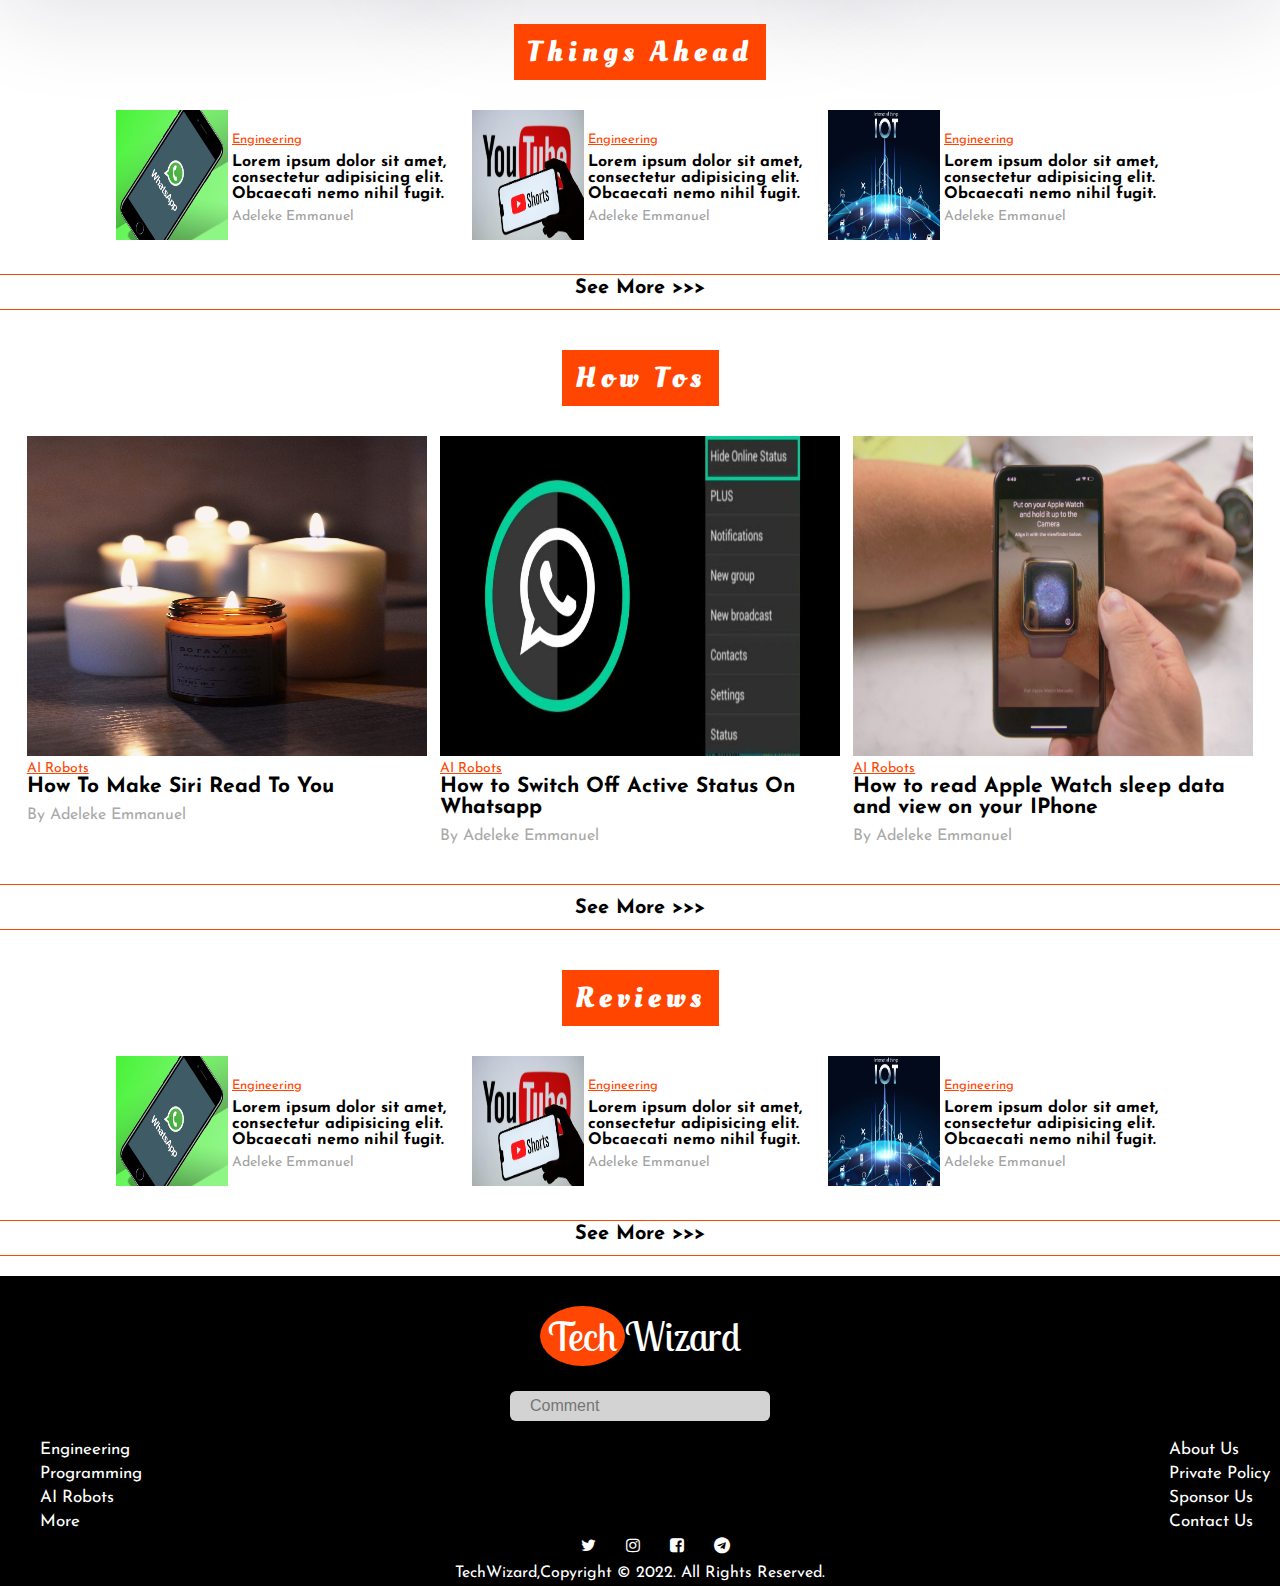
==== commit 38033fe5: "Update changes" ====
--- a/index.html
+++ b/index.html
@@ -125,7 +125,7 @@
            <div class="banner-img"></div>
            <img src="tech-new11.jpg" class="profile-img" alt="">
            <p><a class="sub-description" href="#">Engineering</a></p>
-           <p><a  class="description" href="articles/article1.html">Brazil bans sales of iPhones without USB power adaters</a></p>
+           <p><a  class="description" href="contents.html">Brazil bans sales of iPhones without USB power adaters</a></p>
            <p class="nameee">By, Adeleke Emmanuel</p>
         </div>
 
--- a/main.css
+++ b/main.css
@@ -195,7 +195,7 @@
 /* background-image */
 
 .search{
-    background-image: url(images/tech22.jpg);
+    background-image: url(tech22.jpg);
     background-repeat: no-repeat;
     background-size: cover;
    text-align: center;
